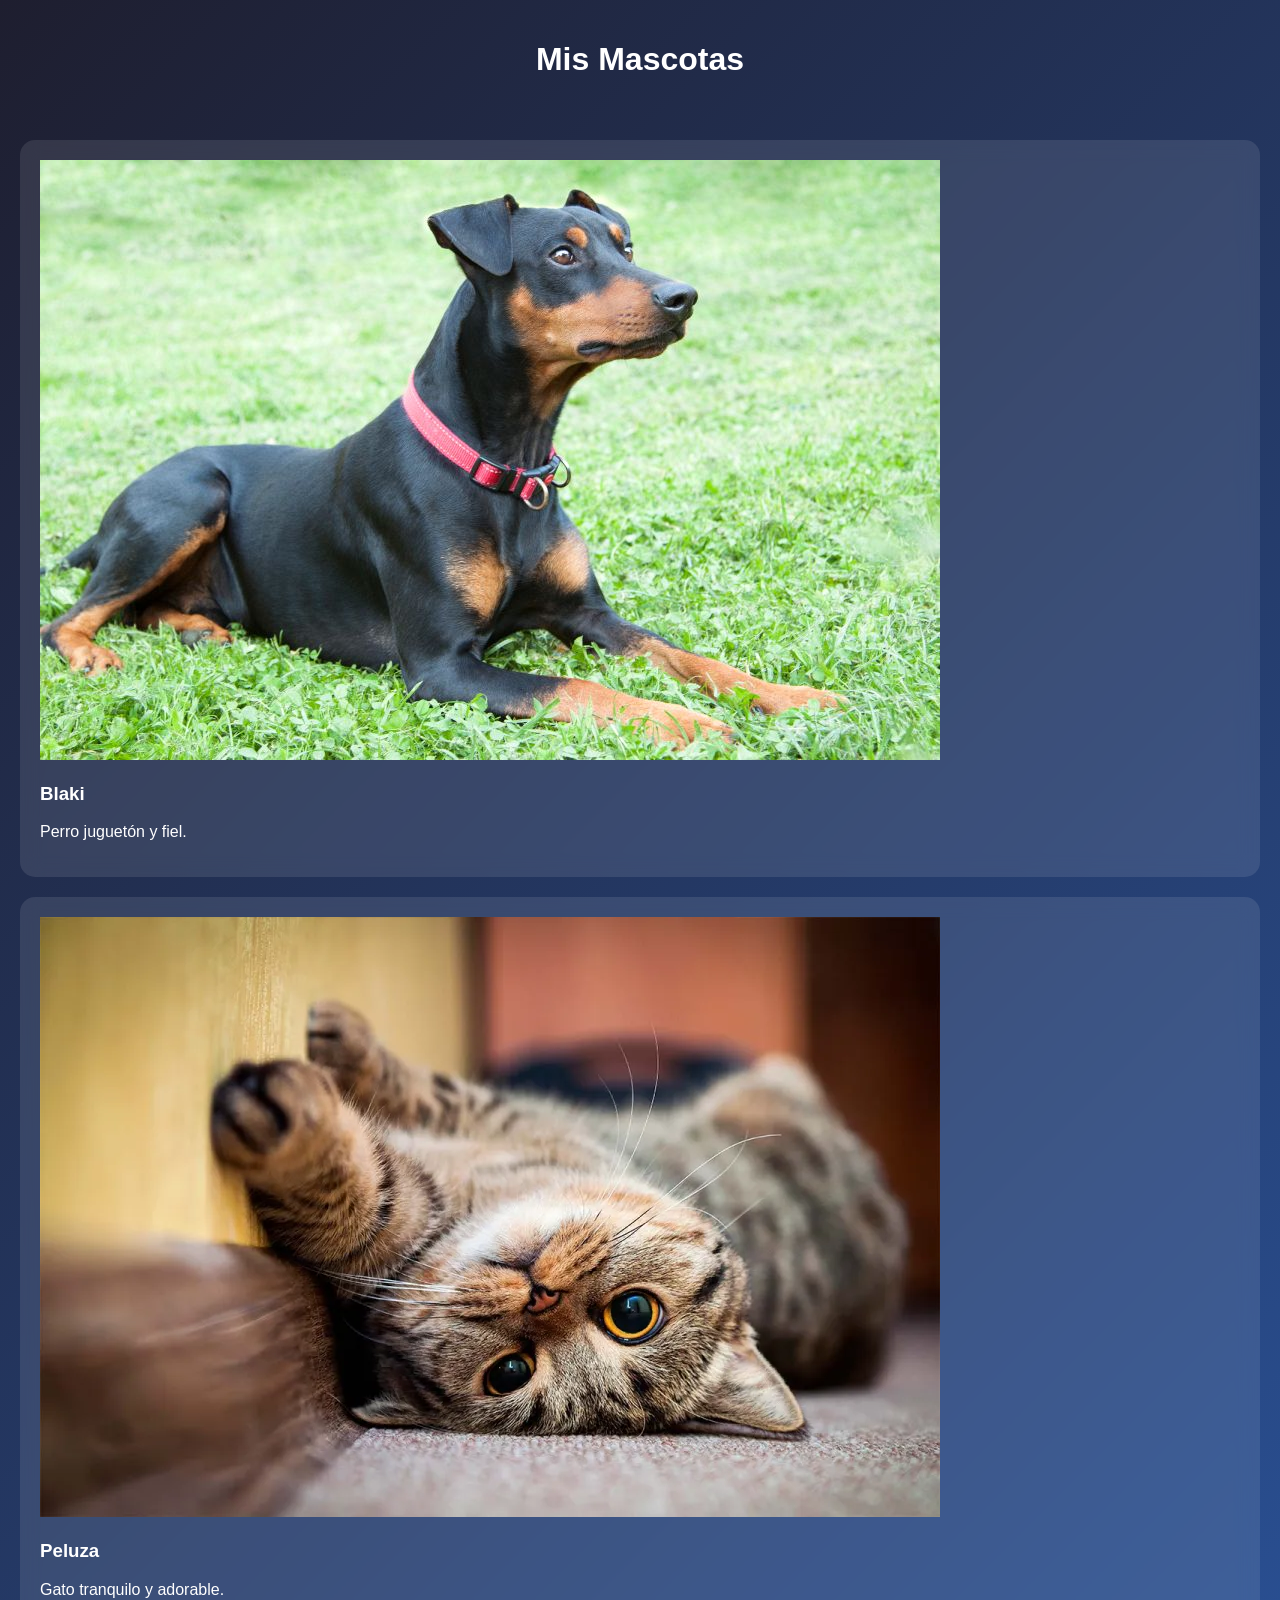
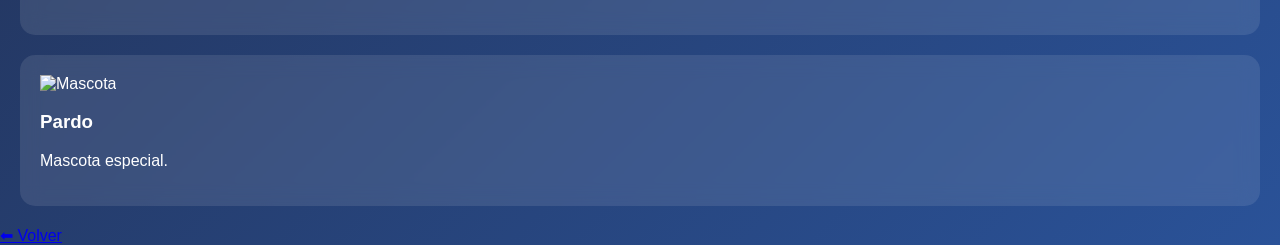
==== mascotas.html @ 6dbe4555 "user history 1" ====
<!DOCTYPE html>
<html lang="es">
<head>
    <meta charset="UTF-8">
    <meta name="viewport" content="width=device-width, initial-scale=1.0">
    <title>Mis Mascotas</title>
    <link rel="stylesheet" href="style.css">
</head>
<body>

<header class="fade-in">
    <h1>Mis Mascotas</h1>
</header>

<section class="galeria">
    <article class="card zoom">
        <img src="imagenes/pinscher-aleman-1.jpg" alt="Perro">
        <h3>
            Blaki
        </h3>
        <p>Perro juguetón y fiel.</p>
    </article>

    <article class="card zoom">
        <img src="imagenes/Particularidades-de-los-felinos.webp" alt="Gato">
        <h3>
            Peluza
        </h3>
        <p>Gato tranquilo y adorable.</p>
    </article>

    <article class="card zoom">
        <img src="https://placebear.com/300/200" alt="Mascota">
        <h3>
            Pardo
        </h3>
        <p>Mascota especial.</p>
    </article>
</section>

<a href="index.html" class="volver">⬅ Volver</a>

</body>
</html>
---- style.css ----
body {
    font-family: Arial, sans-serif;
    margin: 0;
    background: linear-gradient(135deg, #1e1e2f, #2a5298);
    color: white;
}

/* Header */
header {
    text-align: center;
    padding: 20px;
    position: relative;
}

/* Menú */
#menu-toggle {
    display: none;
}

.menu-icon {
    display: none;
    font-size: 24px;
    cursor: pointer;
}

/* Navegación */
nav ul {
    list-style: none;
    padding: 0;
}

nav ul li {
    display: inline-block;
    margin: 0 10px;
}

nav a {
    color: white;
    text-decoration: none;
    transition: 0.3s;
}

nav a:hover {
    color: #00e0ff;
}

/* Cards */
.card {
    background: rgba(255,255,255,0.1);
    margin: 20px;
    padding: 20px;
    border-radius: 15px;
    backdrop-filter: blur(10px);
}

/* Formulario */
form input, form button {
    display: block;
    width: 100%;
    margin: 10px 0;
    padding: 10px;
    border-radius: 8px;
    border: none;
}

button {
    background: #00e0ff;
    color: black;
    cursor: pointer;
}

/* Hobbies */
.hobbies-grid {
    display: grid;
    grid-template-columns: repeat(auto-fit, minmax(120px, 1fr));
    gap: 20px;
    text-align: center;
}

.hobby {
    background: rgba(255,255,255,0.1);
    padding: 15px;
    border-radius: 12px;
    transition: transform 0.3s;
}

.hobby:hover {
    transform: scale(1.1);
}

.icon {
    font-size: 40px;
    margin-bottom: 10px;
}

/* Animación simple (sin JS) */
.hidden {
    animation: fadeUp 1s ease forwards;
}

@keyframes fadeUp {
    from {
        opacity: 0;
        transform: translateY(50px);
    }
    to {
        opacity: 1;
        transform: translateY(0);
    }
}

/* Responsive */
@media (max-width: 600px) {

    .menu-icon {
        display: block;
    }

    nav {
        display: none;
    }

    #menu-toggle:checked + .menu-icon + nav {
        display: block;
    }

    nav ul li {
        display: block;
        margin: 10px 0;
    }
}

html {
    scroll-behavior: smooth;
    scroll-padding-top: 70px;
}
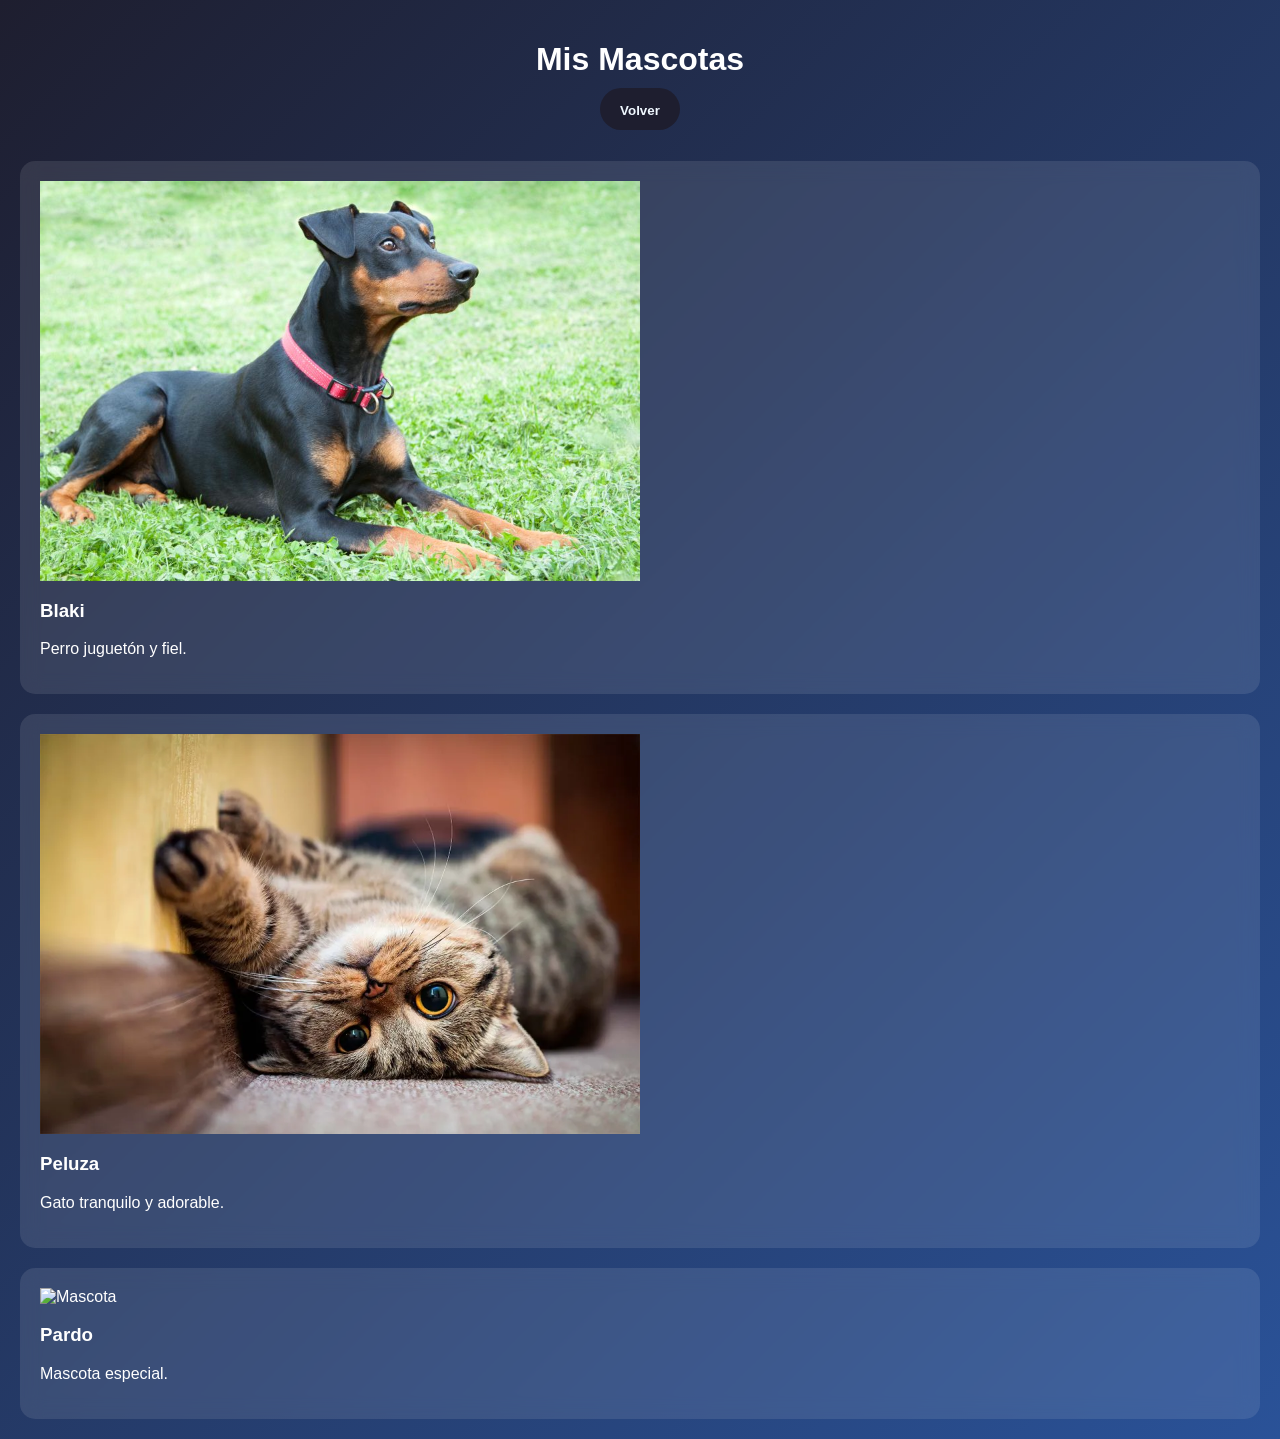
==== commit af226190: "Update" ====
--- a/mascotas.html
+++ b/mascotas.html
@@ -10,7 +10,13 @@
 
 <header class="fade-in">
     <h1>Mis Mascotas</h1>
+<a href="index.html">
+    <button type="button">Volver</button>
+</a>    
+
 </header>
+
+
 
 <section class="galeria">
     <article class="card zoom">
@@ -38,7 +44,7 @@
     </article>
 </section>
 
-<a href="index.html" class="volver">⬅ Volver</a>
+
 
 </body>
 </html>
--- a/style.css
+++ b/style.css
@@ -5,14 +5,14 @@
     color: white;
 }
 
-/* Header */
+
 header {
     text-align: center;
     padding: 20px;
     position: relative;
 }
 
-/* Menú */
+
 #menu-toggle {
     display: none;
 }
@@ -23,7 +23,7 @@
     cursor: pointer;
 }
 
-/* Navegación */
+
 nav ul {
     list-style: none;
     padding: 0;
@@ -44,7 +44,6 @@
     color: #00e0ff;
 }
 
-/* Cards */
 .card {
     background: rgba(255,255,255,0.1);
     margin: 20px;
@@ -53,7 +52,7 @@
     backdrop-filter: blur(10px);
 }
 
-/* Formulario */
+
 form input, form button {
     display: block;
     width: 100%;
@@ -69,7 +68,7 @@
     cursor: pointer;
 }
 
-/* Hobbies */
+
 .hobbies-grid {
     display: grid;
     grid-template-columns: repeat(auto-fit, minmax(120px, 1fr));
@@ -93,7 +92,7 @@
     margin-bottom: 10px;
 }
 
-/* Animación simple (sin JS) */
+
 .hidden {
     animation: fadeUp 1s ease forwards;
 }
@@ -109,7 +108,7 @@
     }
 }
 
-/* Responsive */
+
 @media (max-width: 600px) {
 
     .menu-icon {
@@ -134,3 +133,54 @@
     scroll-behavior: smooth;
     scroll-padding-top: 70px;
 }
+
+img {
+    width: 50%;
+    height: 50%;
+    display: flex;
+    justify-content: center; 
+    align-items: center;    
+    
+}
+
+section article{
+    justify-content: center;
+    align-items: center;
+    display: flexbox;
+}
+
+a {
+    background-color: #1e1e2f;
+    color: aliceblue;
+    text-align: center;
+    justify-content: center;
+    padding: 1%;
+    border-radius: 100px;
+    cursor: pointer;
+    text-decoration: none;
+    transition: 0.3s;
+}
+
+a:hover {
+    color: #00e0ff;
+    transition: 0.3s;
+}
+
+section ul li {
+    display: flex;
+    grid-template-rows: 10%;
+    align-items: center;
+}
+
+button {
+    background-color: transparent;
+    border-color: transparent;
+    color: aliceblue;
+    font-weight: bold;
+}
+
+
+button:hover {
+    color: #00e0ff;
+    transition: 0.3s;
+}
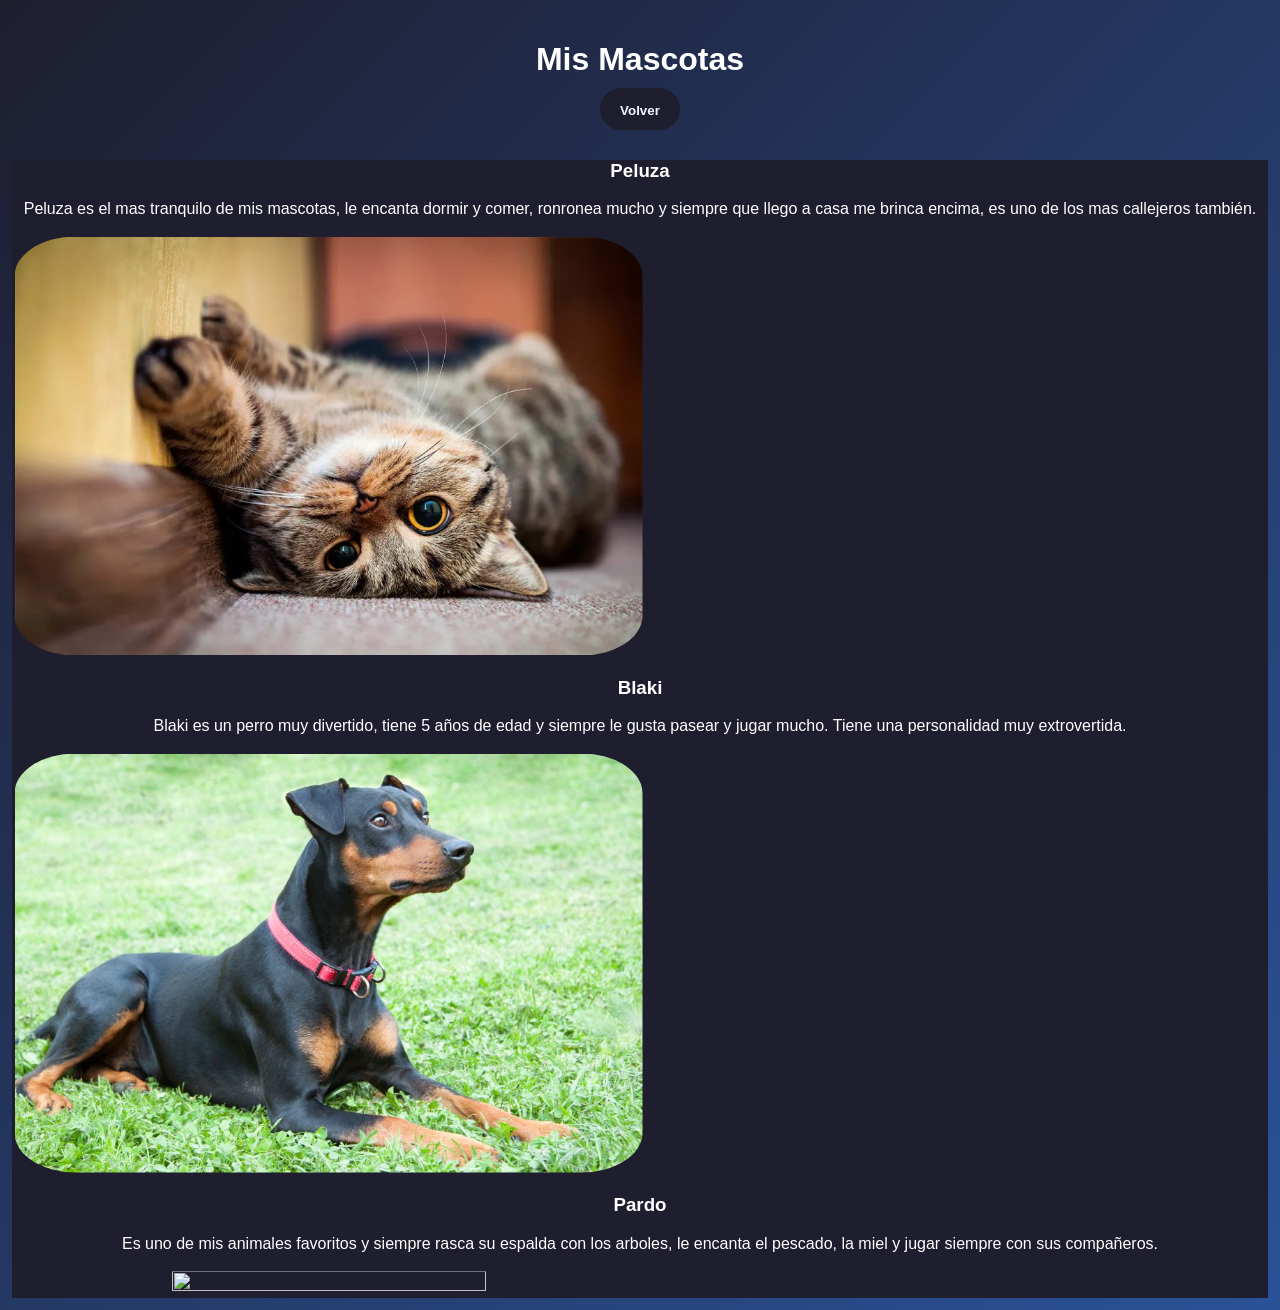
==== commit 615b78e5: "finsh the proyect" ====
--- a/mascotas.html
+++ b/mascotas.html
@@ -4,10 +4,14 @@
     <meta charset="UTF-8">
     <meta name="viewport" content="width=device-width, initial-scale=1.0">
     <title>Mis Mascotas</title>
+    <!--Enlace al archivo de datos-->
     <link rel="stylesheet" href="style.css">
 </head>
 <body>
 
+<!--==================
+    Header (Navegación)
+    Se utiliza Flexbox para organizar los elementos horizontalmente-->    
 <header class="fade-in">
     <h1>Mis Mascotas</h1>
 <a href="index.html">
@@ -19,29 +23,27 @@
 
 
 <section class="galeria">
-    <article class="card zoom">
-        <img src="imagenes/pinscher-aleman-1.jpg" alt="Perro">
-        <h3>
-            Blaki
-        </h3>
-        <p>Perro juguetón y fiel.</p>
-    </article>
-
-    <article class="card zoom">
-        <img src="imagenes/Particularidades-de-los-felinos.webp" alt="Gato">
-        <h3>
-            Peluza
-        </h3>
-        <p>Gato tranquilo y adorable.</p>
-    </article>
-
-    <article class="card zoom">
-        <img src="https://placebear.com/300/200" alt="Mascota">
-        <h3>
-            Pardo
-        </h3>
-        <p>Mascota especial.</p>
-    </article>
+    <h3>Peluza</h3>
+    <p>
+        Peluza es el mas tranquilo de mis mascotas, le encanta
+        dormir y comer, ronronea mucho y siempre que llego a casa 
+        me brinca encima, es uno de los mas callejeros también.
+    </p>
+    <img src="imagenes/Particularidades-de-los-felinos.webp">
+    <h3>Blaki</h3>
+    <p>
+        Blaki es un perro muy divertido, tiene 5 años de edad 
+        y siempre le gusta pasear y jugar mucho. Tiene una 
+        personalidad muy extrovertida.
+    </p>
+    <img src="imagenes/pinscher-aleman-1.jpg">
+    <h3>Pardo</h3>
+    <p>
+        Es uno de mis animales favoritos y siempre rasca su espalda
+        con los arboles, le encanta el pescado, la miel y jugar 
+        siempre con sus compañeros.
+    </p>
+    <img src="https://placebear.com/300/200">
 </section>
 
 
--- a/style.css
+++ b/style.css
@@ -183,4 +183,21 @@
 button:hover {
     color: #00e0ff;
     transition: 0.3s;
+}
+
+.galeria {
+    justify-content: center;
+    text-align: center;
+    background-color: #1e1e2f;
+    font-family: 'Gill Sans', 'Gill Sans MT', Calibri, 'Trebuchet MS', sans-serif;
+    justify-items: center;
+    margin: 12px;
+}
+
+.galeria img {
+    border-radius: 10%;
+    border-color: #1e1e2f;
+    transition: 1.2s;
+    padding: 0.2%;
+    margin: 0%;
 }
